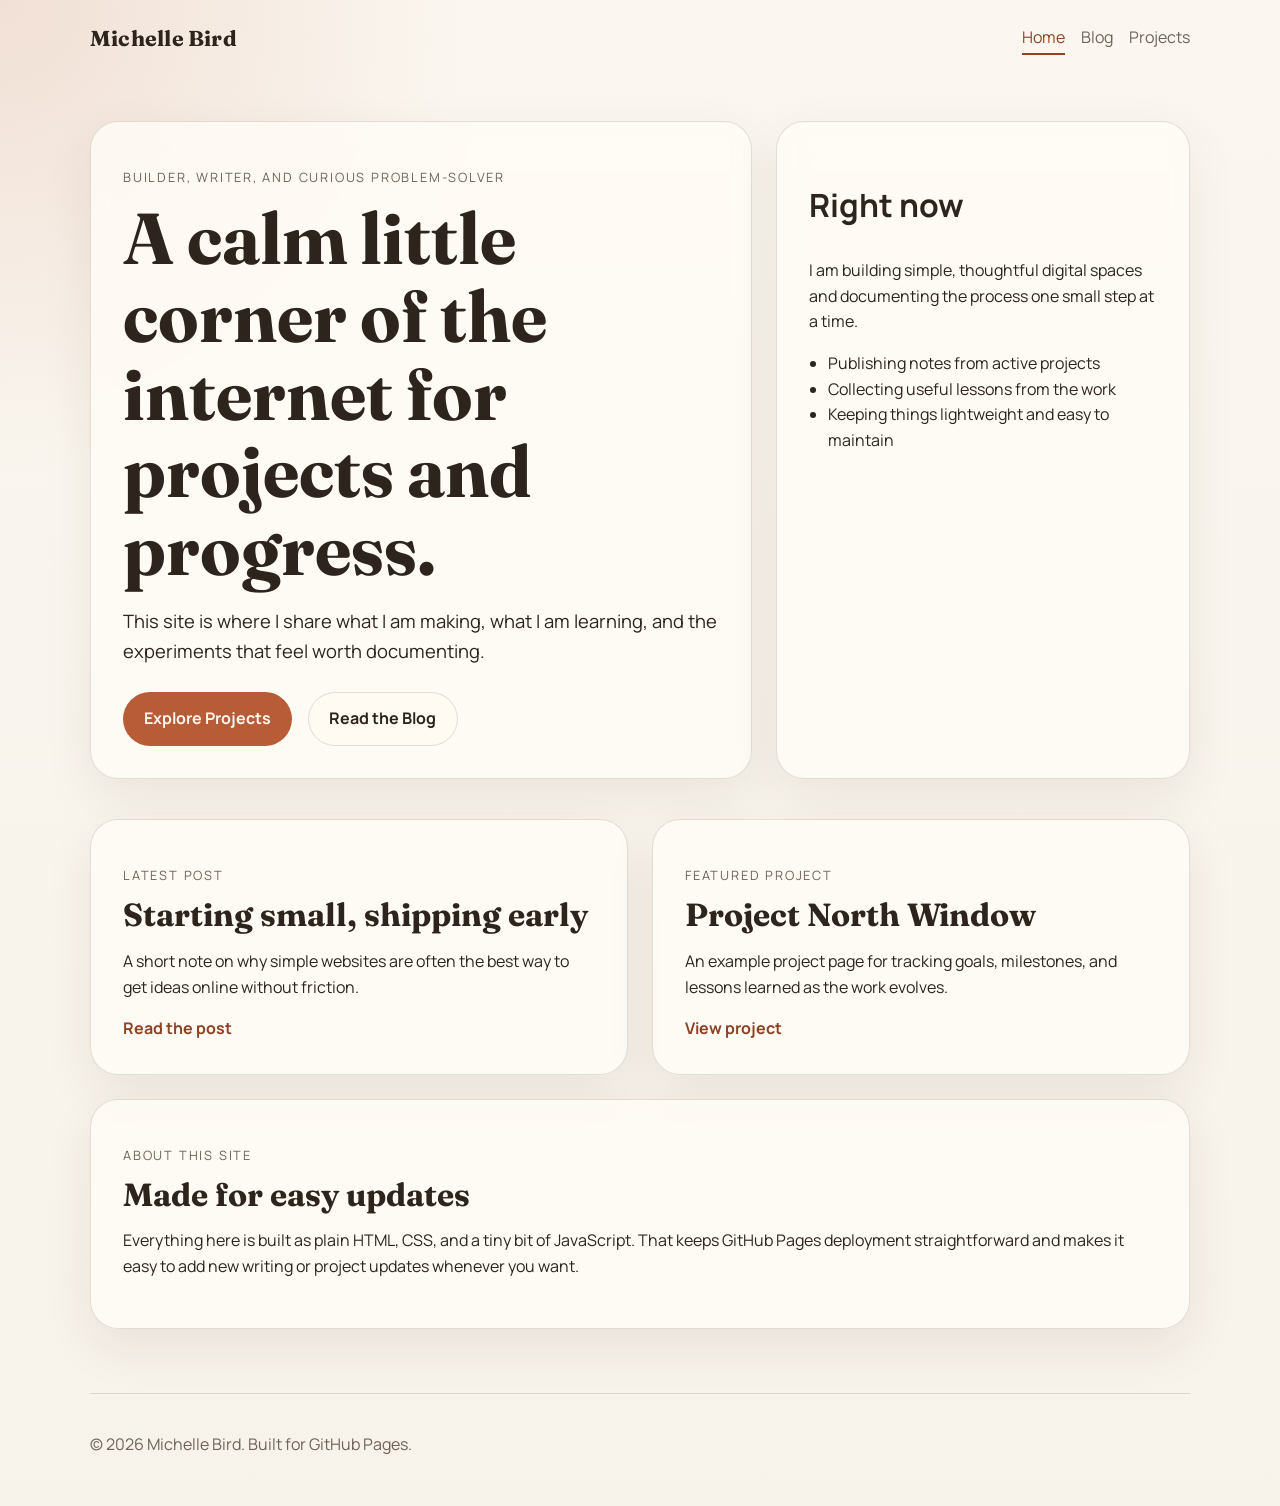
==== index.html @ 9ef87473 "Initial site" ====
<!DOCTYPE html>
<html lang="en">
  <head>
    <meta charset="UTF-8" />
    <meta name="viewport" content="width=device-width, initial-scale=1.0" />
    <title>Michelle Bird | Home</title>
    <meta
      name="description"
      content="A simple personal website with a landing page, blog, and project updates."
    />
    <link rel="preconnect" href="https://fonts.googleapis.com" />
    <link rel="preconnect" href="https://fonts.gstatic.com" crossorigin />
    <link
      href="https://fonts.googleapis.com/css2?family=Fraunces:opsz,wght@9..144,600;9..144,700&family=Manrope:wght@400;500;700&display=swap"
      rel="stylesheet"
    />
    <link rel="stylesheet" href="styles.css" />
  </head>
  <body>
    <div class="site-shell">
      <header class="site-header">
        <a class="brand" href="index.html">Michelle Bird</a>
        <nav class="site-nav" aria-label="Primary navigation">
          <a href="index.html" aria-current="page">Home</a>
          <a href="blog/index.html">Blog</a>
          <a href="projects/index.html">Projects</a>
        </nav>
      </header>

      <main>
        <section class="hero">
          <div class="hero-copy">
            <p class="eyebrow">Builder, writer, and curious problem-solver</p>
            <h1>A calm little corner of the internet for projects and progress.</h1>
            <p class="lead">
              This site is where I share what I am making, what I am learning,
              and the experiments that feel worth documenting.
            </p>
            <div class="button-row">
              <a class="button button-primary" href="projects/index.html">Explore Projects</a>
              <a class="button button-secondary" href="blog/index.html">Read the Blog</a>
            </div>
          </div>
          <div class="hero-card">
            <h2>Right now</h2>
            <p>
              I am building simple, thoughtful digital spaces and documenting
              the process one small step at a time.
            </p>
            <ul class="mini-list">
              <li>Publishing notes from active projects</li>
              <li>Collecting useful lessons from the work</li>
              <li>Keeping things lightweight and easy to maintain</li>
            </ul>
          </div>
        </section>

        <section class="section-grid">
          <article class="panel">
            <p class="section-label">Latest post</p>
            <h2>Starting small, shipping early</h2>
            <p>
              A short note on why simple websites are often the best way to get
              ideas online without friction.
            </p>
            <a class="text-link" href="blog/starting-small.html">Read the post</a>
          </article>

          <article class="panel">
            <p class="section-label">Featured project</p>
            <h2>Project North Window</h2>
            <p>
              An example project page for tracking goals, milestones, and
              lessons learned as the work evolves.
            </p>
            <a class="text-link" href="projects/north-window.html">View project</a>
          </article>
        </section>

        <section class="panel wide-panel">
          <p class="section-label">About this site</p>
          <h2>Made for easy updates</h2>
          <p>
            Everything here is built as plain HTML, CSS, and a tiny bit of
            JavaScript. That keeps GitHub Pages deployment straightforward and
            makes it easy to add new writing or project updates whenever you
            want.
          </p>
        </section>
      </main>

      <footer class="site-footer">
        <p>&copy; <span id="year"></span> Michelle Bird. Built for GitHub Pages.</p>
      </footer>
    </div>

    <script src="scripts/site.js"></script>
  </body>
</html>
---- styles.css ----
:root {
  --bg: #f7f2ea;
  --bg-soft: #efe4d1;
  --surface: rgba(255, 252, 246, 0.82);
  --surface-strong: #fffaf2;
  --text: #2d241d;
  --muted: #6f6258;
  --line: rgba(61, 42, 27, 0.14);
  --accent: #b85c38;
  --accent-dark: #8f4124;
  --shadow: 0 18px 50px rgba(60, 40, 20, 0.08);
  --max-width: 1100px;
  --radius-lg: 28px;
  --radius-md: 18px;
}

* {
  box-sizing: border-box;
}

html {
  scroll-behavior: smooth;
}

body {
  margin: 0;
  font-family: "Manrope", sans-serif;
  color: var(--text);
  background:
    radial-gradient(circle at top left, rgba(184, 92, 56, 0.15), transparent 24%),
    linear-gradient(180deg, #fbf7f0 0%, var(--bg) 100%);
  line-height: 1.6;
}

img {
  max-width: 100%;
  display: block;
  border-radius: var(--radius-md);
}

a {
  color: inherit;
}

.site-shell {
  width: min(calc(100% - 2rem), var(--max-width));
  margin: 0 auto;
  min-height: 100vh;
}

.site-header,
.site-footer {
  display: flex;
  align-items: center;
  justify-content: space-between;
  gap: 1rem;
}

.site-header {
  padding: 1.4rem 0 1rem;
}

.brand,
.site-nav a,
.button,
.text-link {
  text-decoration: none;
}

.brand {
  font-family: "Fraunces", serif;
  font-size: 1.35rem;
  font-weight: 700;
  letter-spacing: 0.01em;
}

.site-nav {
  display: flex;
  gap: 1rem;
  flex-wrap: wrap;
}

.site-nav a {
  color: var(--muted);
  padding-bottom: 0.15rem;
  border-bottom: 2px solid transparent;
}

.site-nav a[aria-current="page"],
.site-nav a:hover,
.text-link:hover {
  color: var(--accent-dark);
  border-color: currentColor;
}

main {
  padding: 1rem 0 4rem;
}

.hero,
.section-grid,
.content-grid,
.cards {
  display: grid;
  gap: 1.5rem;
}

.hero {
  grid-template-columns: 1.6fr 1fr;
  align-items: stretch;
  margin: 2rem 0 2.5rem;
}

.hero-copy,
.hero-card,
.panel,
.article,
.card {
  background: var(--surface);
  border: 1px solid var(--line);
  box-shadow: var(--shadow);
  backdrop-filter: blur(8px);
}

.hero-copy,
.hero-card,
.panel,
.article {
  border-radius: var(--radius-lg);
  padding: 2rem;
}

.hero h1,
.panel h2,
.page-header h1,
.article h1,
.card h2 {
  margin: 0 0 1rem;
  font-family: "Fraunces", serif;
  line-height: 1.08;
}

.hero h1,
.page-header h1,
.article h1 {
  font-size: clamp(2.3rem, 7vw, 4.5rem);
}

.hero-card h2,
.panel h2,
.card h2 {
  font-size: clamp(1.4rem, 4vw, 2rem);
}

.eyebrow,
.section-label,
.meta {
  text-transform: uppercase;
  letter-spacing: 0.14em;
  font-size: 0.8rem;
  color: var(--muted);
}

.lead {
  font-size: 1.15rem;
  max-width: 40rem;
}

.mini-list,
.post-list {
  margin: 1rem 0 0;
  padding-left: 1.2rem;
}

.button-row {
  display: flex;
  gap: 1rem;
  flex-wrap: wrap;
  margin-top: 1.6rem;
}

.button {
  display: inline-flex;
  align-items: center;
  justify-content: center;
  border-radius: 999px;
  padding: 0.85rem 1.3rem;
  font-weight: 700;
  transition: transform 160ms ease, background 160ms ease;
}

.button:hover {
  transform: translateY(-1px);
}

.button-primary {
  background: var(--accent);
  color: #fff8f2;
}

.button-secondary {
  background: var(--surface-strong);
  border: 1px solid var(--line);
}

.section-grid,
.cards,
.content-grid {
  grid-template-columns: repeat(2, minmax(0, 1fr));
}

.wide-panel,
.page-header,
.article {
  margin-top: 1.5rem;
}

.page-header {
  padding: 2rem 0 0.8rem;
}

.page-header p {
  max-width: 42rem;
}

.card {
  border-radius: var(--radius-lg);
  padding: 1.4rem;
}

.card-image {
  aspect-ratio: 16 / 10;
  object-fit: cover;
  margin-bottom: 1rem;
}

.article {
  max-width: 820px;
  margin-left: auto;
  margin-right: auto;
}

.article p + p {
  margin-top: 1rem;
}

.article-header {
  margin-bottom: 1.5rem;
}

.back-link,
.text-link {
  color: var(--accent-dark);
  font-weight: 700;
}

.site-footer {
  border-top: 1px solid var(--line);
  padding: 1.4rem 0 2rem;
  color: var(--muted);
}

@media (max-width: 820px) {
  .hero,
  .section-grid,
  .cards,
  .content-grid {
    grid-template-columns: 1fr;
  }

  .site-header,
  .site-footer {
    flex-direction: column;
    align-items: flex-start;
  }

  .hero-copy,
  .hero-card,
  .panel,
  .article {
    padding: 1.4rem;
  }
}
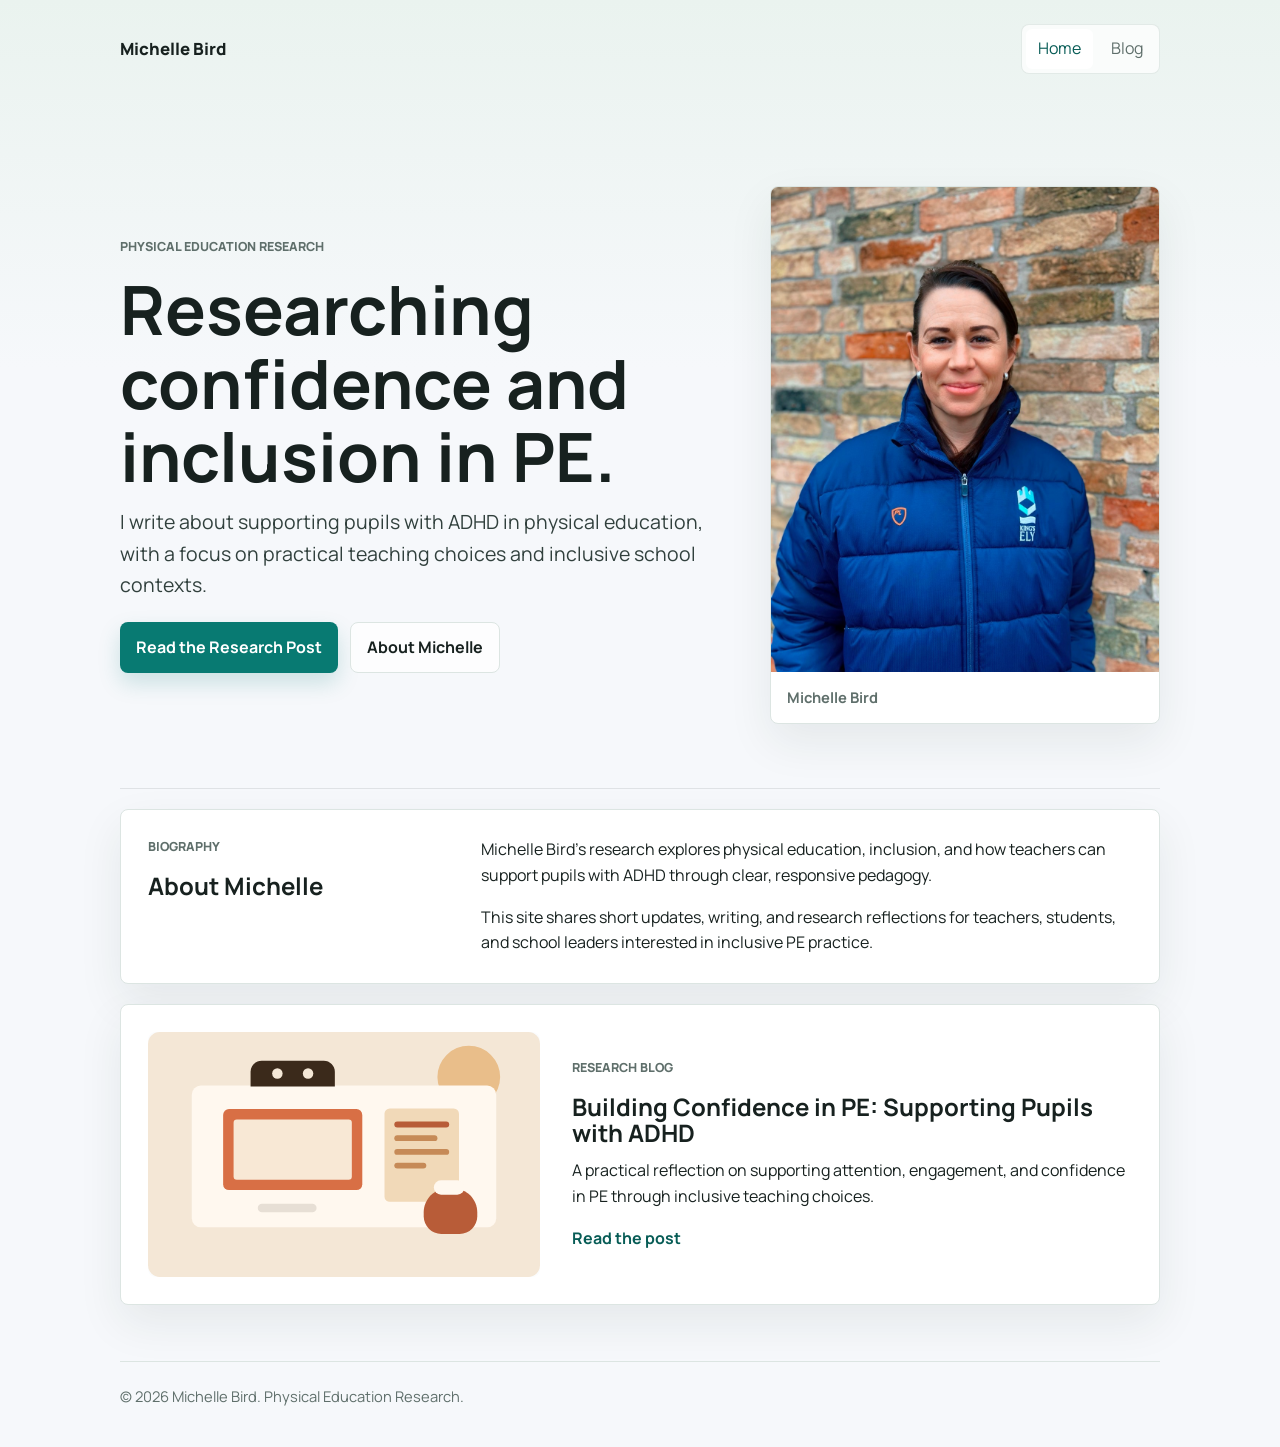
==== commit a440ce85: "Refresh research landing page" ====
--- a/index.html
+++ b/index.html
@@ -3,15 +3,15 @@
   <head>
     <meta charset="UTF-8" />
     <meta name="viewport" content="width=device-width, initial-scale=1.0" />
-    <title>Michelle Bird | Home</title>
+    <title>Michelle Bird | Physical Education Research</title>
     <meta
       name="description"
-      content="A simple personal website with a landing page, blog, and project updates."
+      content="An academic website focused on physical education, inclusion, and supporting pupils with ADHD."
     />
     <link rel="preconnect" href="https://fonts.googleapis.com" />
     <link rel="preconnect" href="https://fonts.gstatic.com" crossorigin />
     <link
-      href="https://fonts.googleapis.com/css2?family=Fraunces:opsz,wght@9..144,600;9..144,700&family=Manrope:wght@400;500;700&display=swap"
+      href="https://fonts.googleapis.com/css2?family=Manrope:wght@400;500;700;800&display=swap"
       rel="stylesheet"
     />
     <link rel="stylesheet" href="styles.css" />
@@ -23,74 +23,69 @@
         <nav class="site-nav" aria-label="Primary navigation">
           <a href="index.html" aria-current="page">Home</a>
           <a href="blog/index.html">Blog</a>
-          <a href="projects/index.html">Projects</a>
         </nav>
       </header>
 
       <main>
         <section class="hero">
           <div class="hero-copy">
-            <p class="eyebrow">Builder, writer, and curious problem-solver</p>
-            <h1>A calm little corner of the internet for projects and progress.</h1>
+            <p class="eyebrow">Physical Education Research</p>
+            <h1>Researching confidence and inclusion in PE.</h1>
             <p class="lead">
-              This site is where I share what I am making, what I am learning,
-              and the experiments that feel worth documenting.
+              I write about supporting pupils with ADHD in physical education, with a focus on practical teaching choices and inclusive school contexts.
             </p>
             <div class="button-row">
-              <a class="button button-primary" href="projects/index.html">Explore Projects</a>
-              <a class="button button-secondary" href="blog/index.html">Read the Blog</a>
+              <a class="button button-primary" href="blog/starting-small.html">Read the Research Post</a>
+              <a class="button button-secondary" href="#biography">About Michelle</a>
             </div>
           </div>
-          <div class="hero-card">
-            <h2>Right now</h2>
+          <figure class="portrait-card">
+            <img
+              src="assets/images/michelle-bird-portrait.jpg"
+              alt="Michelle Bird standing in front of a brick wall"
+            />
+            <figcaption>Michelle Bird</figcaption>
+          </figure>
+        </section>
+
+        <section class="bio-section" id="biography">
+          <div>
+            <p class="section-label">Biography</p>
+            <h2>About Michelle</h2>
+          </div>
+          <div class="bio-copy">
             <p>
-              I am building simple, thoughtful digital spaces and documenting
-              the process one small step at a time.
+              Michelle Bird's research explores physical education, inclusion,
+              and how teachers can support pupils with ADHD through clear,
+              responsive pedagogy.
             </p>
-            <ul class="mini-list">
-              <li>Publishing notes from active projects</li>
-              <li>Collecting useful lessons from the work</li>
-              <li>Keeping things lightweight and easy to maintain</li>
-            </ul>
+            <p>
+              This site shares short updates, writing, and research reflections
+              for teachers, students, and school leaders interested in inclusive
+              PE practice.
+            </p>
           </div>
         </section>
 
-        <section class="section-grid">
-          <article class="panel">
-            <p class="section-label">Latest post</p>
-            <h2>Starting small, shipping early</h2>
+        <section class="research-feature">
+          <img
+            src="assets/images/blog-starting-small.svg"
+            alt="Illustrated laptop, notebook, and coffee on a desk"
+          />
+          <div>
+            <p class="section-label">Research blog</p>
+            <h2>Building Confidence in PE: Supporting Pupils with ADHD</h2>
             <p>
-              A short note on why simple websites are often the best way to get
-              ideas online without friction.
+              A practical reflection on supporting attention, engagement, and
+              confidence in PE through inclusive teaching choices.
             </p>
             <a class="text-link" href="blog/starting-small.html">Read the post</a>
-          </article>
-
-          <article class="panel">
-            <p class="section-label">Featured project</p>
-            <h2>Project North Window</h2>
-            <p>
-              An example project page for tracking goals, milestones, and
-              lessons learned as the work evolves.
-            </p>
-            <a class="text-link" href="projects/north-window.html">View project</a>
-          </article>
-        </section>
-
-        <section class="panel wide-panel">
-          <p class="section-label">About this site</p>
-          <h2>Made for easy updates</h2>
-          <p>
-            Everything here is built as plain HTML, CSS, and a tiny bit of
-            JavaScript. That keeps GitHub Pages deployment straightforward and
-            makes it easy to add new writing or project updates whenever you
-            want.
-          </p>
+          </div>
         </section>
       </main>
 
       <footer class="site-footer">
-        <p>&copy; <span id="year"></span> Michelle Bird. Built for GitHub Pages.</p>
+        <p>&copy; <span id="year"></span> Michelle Bird. Physical Education Research.</p>
       </footer>
     </div>
 
--- a/styles.css
+++ b/styles.css
@@ -1,25 +1,21 @@
 :root {
-  --bg: #f7f2ea;
-  --bg-soft: #efe4d1;
-  --surface: rgba(255, 252, 246, 0.82);
-  --surface-strong: #fffaf2;
-  --text: #2d241d;
-  --muted: #6f6258;
-  --line: rgba(61, 42, 27, 0.14);
-  --accent: #b85c38;
-  --accent-dark: #8f4124;
-  --shadow: 0 18px 50px rgba(60, 40, 20, 0.08);
-  --max-width: 1100px;
-  --radius-lg: 28px;
-  --radius-md: 18px;
+  --bg: #f6f8fb;
+  --bg-soft: #eaf3ef;
+  --surface: #ffffff;
+  --surface-soft: #fbfcfd;
+  --text: #17211f;
+  --muted: #5f6f6b;
+  --line: #dce5e2;
+  --accent: #087a72;
+  --accent-dark: #075c56;
+  --accent-warm: #bd4b39;
+  --shadow: 0 18px 45px rgba(31, 45, 42, 0.08);
+  --max-width: 1040px;
+  --radius: 8px;
 }
 
 * {
   box-sizing: border-box;
-}
-
-html {
-  scroll-behavior: smooth;
 }
 
 body {
@@ -27,15 +23,9 @@
   font-family: "Manrope", sans-serif;
   color: var(--text);
   background:
-    radial-gradient(circle at top left, rgba(184, 92, 56, 0.15), transparent 24%),
-    linear-gradient(180deg, #fbf7f0 0%, var(--bg) 100%);
+    linear-gradient(180deg, var(--bg-soft) 0, var(--bg) 23rem),
+    var(--bg);
   line-height: 1.6;
-}
-
-img {
-  max-width: 100%;
-  display: block;
-  border-radius: var(--radius-md);
 }
 
 a {
@@ -51,13 +41,20 @@
 .site-header,
 .site-footer {
   display: flex;
+  justify-content: space-between;
   align-items: center;
-  justify-content: space-between;
   gap: 1rem;
 }
 
 .site-header {
-  padding: 1.4rem 0 1rem;
+  padding: 1.5rem 0 1.25rem;
+}
+
+.site-footer {
+  padding: 1.4rem 0 2.4rem;
+  border-top: 1px solid var(--line);
+  color: var(--muted);
+  font-size: 0.92rem;
 }
 
 .brand,
@@ -68,139 +65,228 @@
 }
 
 .brand {
-  font-family: "Fraunces", serif;
-  font-size: 1.35rem;
-  font-weight: 700;
-  letter-spacing: 0.01em;
+  font-weight: 800;
+  letter-spacing: 0;
+  font-size: 1.05rem;
 }
 
 .site-nav {
   display: flex;
-  gap: 1rem;
-  flex-wrap: wrap;
+  gap: 0.35rem;
+  padding: 0.25rem;
+  background: rgba(255, 255, 255, 0.72);
+  border: 1px solid rgba(220, 229, 226, 0.8);
+  border-radius: var(--radius);
 }
 
 .site-nav a {
   color: var(--muted);
-  padding-bottom: 0.15rem;
-  border-bottom: 2px solid transparent;
+  border-radius: 6px;
+  padding: 0.45rem 0.75rem;
+  transition: background 160ms ease, color 160ms ease;
 }
 
 .site-nav a[aria-current="page"],
-.site-nav a:hover,
+.site-nav a:hover {
+  background: var(--surface);
+  color: var(--accent-dark);
+}
+
 .text-link:hover {
-  color: var(--accent-dark);
-  border-color: currentColor;
+  color: var(--accent-warm);
 }
 
 main {
-  padding: 1rem 0 4rem;
+  padding: 0.75rem 0 3.5rem;
 }
 
 .hero,
 .section-grid,
+.cards,
 .content-grid,
-.cards {
+.bio-section,
+.research-feature {
   display: grid;
-  gap: 1.5rem;
+  gap: 1rem;
 }
 
 .hero {
-  grid-template-columns: 1.6fr 1fr;
-  align-items: stretch;
-  margin: 2rem 0 2.5rem;
-}
-
-.hero-copy,
-.hero-card,
+  grid-template-columns: minmax(0, 1.2fr) minmax(260px, 0.8fr);
+  align-items: center;
+  gap: clamp(1.5rem, 5vw, 4rem);
+  min-height: 31rem;
+  padding: clamp(2.5rem, 7vw, 5rem) 0 clamp(2.4rem, 6vw, 4rem);
+  border-bottom: 1px solid rgba(23, 33, 31, 0.1);
+}
+
+.panel,
+.card,
+.article,
+.portrait-card,
+.bio-section,
+.research-feature {
+  background: var(--surface);
+  border: 1px solid var(--line);
+  border-radius: var(--radius);
+  box-shadow: var(--shadow);
+}
+
+.panel,
+.card {
+  overflow: hidden;
+}
+
 .panel,
 .article,
-.card {
-  background: var(--surface);
-  border: 1px solid var(--line);
-  box-shadow: var(--shadow);
-  backdrop-filter: blur(8px);
-}
-
-.hero-copy,
-.hero-card,
-.panel,
-.article {
-  border-radius: var(--radius-lg);
-  padding: 2rem;
-}
-
-.hero h1,
-.panel h2,
-.page-header h1,
-.article h1,
-.card h2 {
+.bio-section,
+.research-feature {
+  padding: clamp(1.25rem, 3vw, 1.7rem);
+}
+
+h1,
+h2 {
+  margin: 0 0 0.8rem;
+  line-height: 1.08;
+  letter-spacing: 0;
+}
+
+p {
   margin: 0 0 1rem;
-  font-family: "Fraunces", serif;
-  line-height: 1.08;
+}
+
+p:last-child {
+  margin-bottom: 0;
 }
 
 .hero h1,
 .page-header h1,
 .article h1 {
-  font-size: clamp(2.3rem, 7vw, 4.5rem);
-}
-
-.hero-card h2,
+  font-size: 4.25rem;
+  max-width: 13ch;
+}
+
 .panel h2,
 .card h2 {
-  font-size: clamp(1.4rem, 4vw, 2rem);
+  font-size: 1.55rem;
 }
 
 .eyebrow,
 .section-label,
 .meta {
   text-transform: uppercase;
-  letter-spacing: 0.14em;
-  font-size: 0.8rem;
+  letter-spacing: 0;
+  font-size: 0.78rem;
   color: var(--muted);
+  font-weight: 800;
 }
 
 .lead {
-  font-size: 1.15rem;
-  max-width: 40rem;
+  max-width: 42rem;
+  font-size: 1.22rem;
+  color: #31403d;
 }
 
 .mini-list,
 .post-list {
-  margin: 1rem 0 0;
+  margin: 0.8rem 0 1rem;
   padding-left: 1.2rem;
 }
 
 .button-row {
   display: flex;
-  gap: 1rem;
+  gap: 0.75rem;
   flex-wrap: wrap;
-  margin-top: 1.6rem;
+  margin-top: 1.4rem;
 }
 
 .button {
   display: inline-flex;
   align-items: center;
-  justify-content: center;
-  border-radius: 999px;
-  padding: 0.85rem 1.3rem;
+  min-height: 2.8rem;
+  padding: 0.72rem 1rem;
+  border-radius: var(--radius);
   font-weight: 700;
-  transition: transform 160ms ease, background 160ms ease;
+  transition: transform 160ms ease, box-shadow 160ms ease, background 160ms ease;
+}
+
+.button-primary {
+  color: white;
+  background: var(--accent);
+  box-shadow: 0 10px 22px rgba(8, 122, 114, 0.18);
+}
+
+.button-secondary {
+  background: rgba(255, 255, 255, 0.76);
+  border: 1px solid var(--line);
 }
 
 .button:hover {
   transform: translateY(-1px);
 }
 
-.button-primary {
-  background: var(--accent);
-  color: #fff8f2;
-}
-
-.button-secondary {
-  background: var(--surface-strong);
+.focus-strip {
+  display: grid;
+  grid-template-columns: repeat(3, minmax(0, 1fr));
+  gap: 1px;
+  margin: 1.25rem 0;
+  overflow: hidden;
   border: 1px solid var(--line);
+  border-radius: var(--radius);
+  background: var(--line);
+}
+
+.focus-strip p {
+  margin: 0;
+  padding: 1rem;
+  background: rgba(255, 255, 255, 0.78);
+  color: #344440;
+  font-size: 0.95rem;
+  font-weight: 700;
+}
+
+.portrait-card {
+  margin: 0;
+  overflow: hidden;
+}
+
+.portrait-card img {
+  display: block;
+  width: 100%;
+  aspect-ratio: 4 / 5;
+  object-fit: cover;
+  background: var(--surface-soft);
+}
+
+.portrait-card figcaption {
+  padding: 0.85rem 1rem;
+  color: var(--muted);
+  font-size: 0.92rem;
+  font-weight: 700;
+}
+
+.bio-section {
+  grid-template-columns: minmax(180px, 0.45fr) minmax(0, 1fr);
+  gap: clamp(1rem, 4vw, 2.5rem);
+  margin-top: 1.25rem;
+}
+
+.bio-copy {
+  max-width: 42rem;
+}
+
+.research-feature {
+  grid-template-columns: minmax(220px, 0.7fr) minmax(0, 1fr);
+  align-items: center;
+  gap: clamp(1rem, 4vw, 2rem);
+  margin-top: 1.25rem;
+  overflow: hidden;
+}
+
+.research-feature img {
+  display: block;
+  width: 100%;
+  border-radius: var(--radius);
+  background: var(--surface-soft);
 }
 
 .section-grid,
@@ -209,43 +295,75 @@
   grid-template-columns: repeat(2, minmax(0, 1fr));
 }
 
+.page-header,
 .wide-panel,
-.page-header,
 .article {
-  margin-top: 1.5rem;
+  margin-top: 1.25rem;
 }
 
 .page-header {
-  padding: 2rem 0 0.8rem;
+  padding: clamp(2.5rem, 7vw, 4rem) 0 clamp(1.25rem, 4vw, 2rem);
 }
 
 .page-header p {
   max-width: 42rem;
+  color: var(--muted);
 }
 
 .card {
-  border-radius: var(--radius-lg);
-  padding: 1.4rem;
-}
-
+  padding: 0;
+}
+
+.card > :not(img) {
+  margin-left: clamp(1.1rem, 3vw, 1.4rem);
+  margin-right: clamp(1.1rem, 3vw, 1.4rem);
+}
+
+.card > :last-child {
+  display: inline-block;
+  margin-bottom: clamp(1.1rem, 3vw, 1.4rem);
+}
+
+.panel-image,
 .card-image {
+  display: block;
+  width: 100%;
   aspect-ratio: 16 / 10;
   object-fit: cover;
-  margin-bottom: 1rem;
+  background: var(--surface-soft);
+}
+
+.panel-image {
+  margin: calc(clamp(1.25rem, 3vw, 1.7rem) * -1) calc(clamp(1.25rem, 3vw, 1.7rem) * -1) 1.1rem;
+  width: calc(100% + (clamp(1.25rem, 3vw, 1.7rem) * 2));
+}
+
+.panel-image + .section-label,
+.card-image + .meta {
+  margin-top: 1rem;
 }
 
 .article {
-  max-width: 820px;
+  max-width: 760px;
   margin-left: auto;
   margin-right: auto;
 }
 
-.article p + p {
-  margin-top: 1rem;
-}
-
 .article-header {
-  margin-bottom: 1.5rem;
+  margin-bottom: 1.2rem;
+}
+
+.article img {
+  display: block;
+  width: 100%;
+  margin: 1.4rem 0 1.6rem;
+  border-radius: var(--radius);
+  background: var(--surface-soft);
+}
+
+.article p,
+.article li {
+  color: #344440;
 }
 
 .back-link,
@@ -254,17 +372,18 @@
   font-weight: 700;
 }
 
-.site-footer {
-  border-top: 1px solid var(--line);
-  padding: 1.4rem 0 2rem;
-  color: var(--muted);
+.text-link {
+  text-underline-offset: 0.2em;
 }
 
 @media (max-width: 820px) {
   .hero,
+  .bio-section,
+  .research-feature,
   .section-grid,
   .cards,
-  .content-grid {
+  .content-grid,
+  .focus-strip {
     grid-template-columns: 1fr;
   }
 
@@ -274,10 +393,29 @@
     align-items: flex-start;
   }
 
-  .hero-copy,
-  .hero-card,
-  .panel,
-  .article {
-    padding: 1.4rem;
-  }
-}
+  .site-nav {
+    width: 100%;
+    justify-content: space-between;
+  }
+
+  .site-nav a {
+    flex: 1;
+    text-align: center;
+  }
+
+  .hero {
+    min-height: auto;
+    padding-top: 2.2rem;
+  }
+
+  .hero h1,
+  .page-header h1,
+  .article h1 {
+    font-size: 2.45rem;
+    max-width: 100%;
+  }
+
+  .lead {
+    font-size: 1.08rem;
+  }
+}
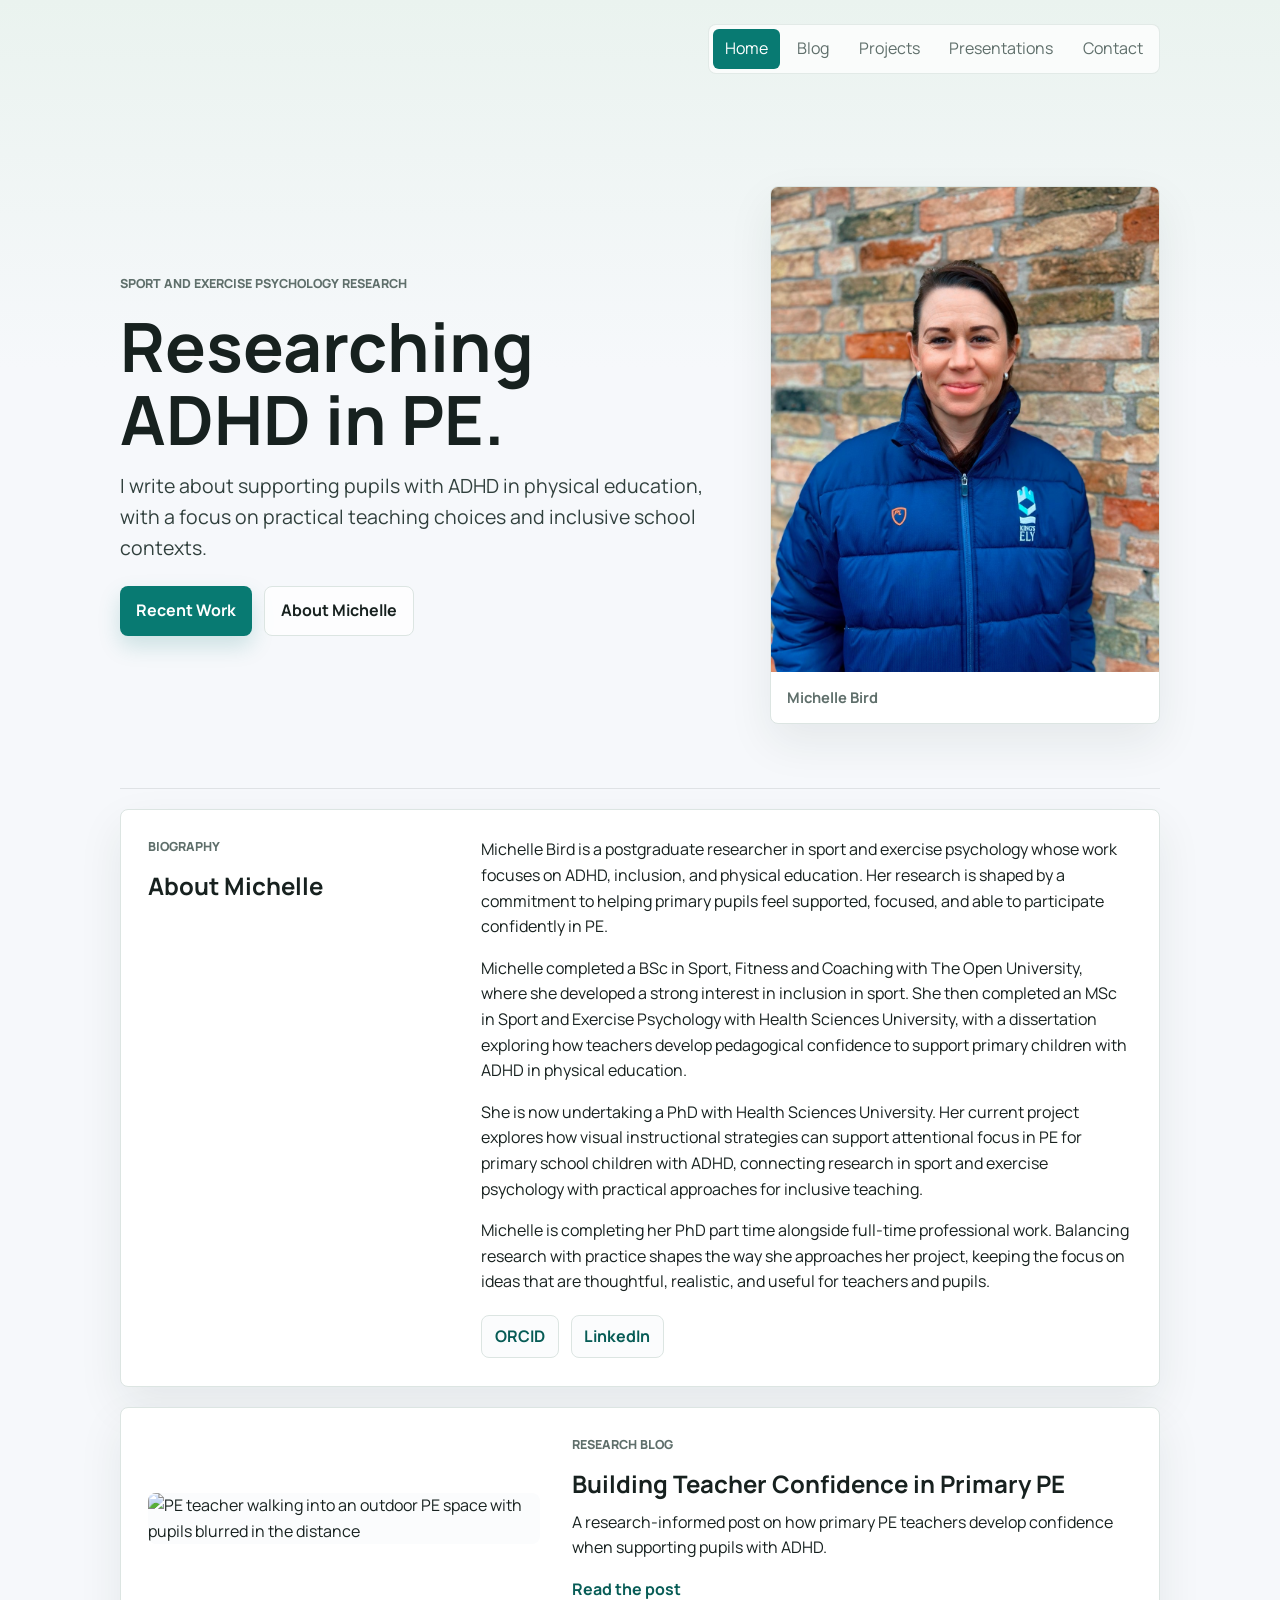
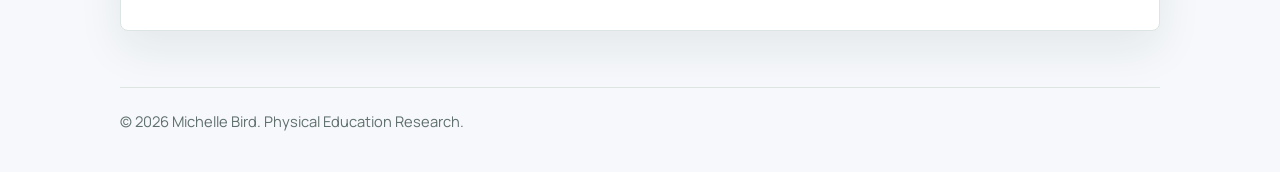
==== commit 11bc8305: "Add contact and presentations pages" ====
--- a/index.html
+++ b/index.html
@@ -18,24 +18,26 @@
   </head>
   <body>
     <div class="site-shell">
-      <header class="site-header">
-        <a class="brand" href="index.html">Michelle Bird</a>
+      <header class="site-header site-header-home">
         <nav class="site-nav" aria-label="Primary navigation">
           <a href="index.html" aria-current="page">Home</a>
           <a href="blog/index.html">Blog</a>
+          <a href="projects/index.html">Projects</a>
+          <a href="presentations.html">Presentations</a>
+          <a href="contact.html">Contact</a>
         </nav>
       </header>
 
       <main>
         <section class="hero">
           <div class="hero-copy">
-            <p class="eyebrow">Physical Education Research</p>
-            <h1>Researching confidence and inclusion in PE.</h1>
+            <p class="eyebrow">Sport and Exercise Psychology Research</p>
+            <h1>Researching ADHD in PE.</h1>
             <p class="lead">
               I write about supporting pupils with ADHD in physical education, with a focus on practical teaching choices and inclusive school contexts.
             </p>
             <div class="button-row">
-              <a class="button button-primary" href="blog/starting-small.html">Read the Research Post</a>
+              <a class="button button-primary" href="blog/pe-teachers-adhd-confidence.html">Recent Work</a>
               <a class="button button-secondary" href="#biography">About Michelle</a>
             </div>
           </div>
@@ -55,31 +57,53 @@
           </div>
           <div class="bio-copy">
             <p>
-              Michelle Bird's research explores physical education, inclusion,
-              and how teachers can support pupils with ADHD through clear,
-              responsive pedagogy.
+              Michelle Bird is a postgraduate researcher in sport and exercise
+              psychology whose work focuses on ADHD, inclusion, and physical
+              education. Her research is shaped by a commitment to helping
+              primary pupils feel supported, focused, and able to participate
+              confidently in PE.
             </p>
             <p>
-              This site shares short updates, writing, and research reflections
-              for teachers, students, and school leaders interested in inclusive
-              PE practice.
+              Michelle completed a BSc in Sport, Fitness and Coaching with The
+              Open University, where she developed a strong interest in
+              inclusion in sport. She then completed an MSc in Sport and
+              Exercise Psychology with Health Sciences University, with a
+              dissertation exploring how teachers develop pedagogical confidence
+              to support primary children with ADHD in physical education.
             </p>
+            <p>
+              She is now undertaking a PhD with Health Sciences University. Her
+              current project explores how visual instructional strategies can
+              support attentional focus in PE for primary school children with
+              ADHD, connecting research in sport and exercise psychology with
+              practical approaches for inclusive teaching.
+            </p>
+            <p>
+              Michelle is completing her PhD part time alongside full-time
+              professional work. Balancing research with practice shapes the way
+              she approaches her project, keeping the focus on ideas that are
+              thoughtful, realistic, and useful for teachers and pupils.
+            </p>
+            <div class="profile-links" aria-label="Michelle Bird profile links">
+              <a href="https://orcid.org/0009-0002-1070-3052">ORCID</a>
+              <a href="https://www.linkedin.com/in/michelle-bird-19053750/?skipRedirect=true">LinkedIn</a>
+            </div>
           </div>
         </section>
 
         <section class="research-feature">
           <img
-            src="assets/images/blog-starting-small.svg"
-            alt="Illustrated laptop, notebook, and coffee on a desk"
+            src="assets/images/blog-pe-teachers-adhd-confidence-photo.jpg"
+            alt="PE teacher walking into an outdoor PE space with pupils blurred in the distance"
           />
           <div>
             <p class="section-label">Research blog</p>
-            <h2>Building Confidence in PE: Supporting Pupils with ADHD</h2>
+            <h2>Building Teacher Confidence in Primary PE</h2>
             <p>
-              A practical reflection on supporting attention, engagement, and
-              confidence in PE through inclusive teaching choices.
+              A research-informed post on how primary PE teachers develop
+              confidence when supporting pupils with ADHD.
             </p>
-            <a class="text-link" href="blog/starting-small.html">Read the post</a>
+            <a class="text-link" href="blog/pe-teachers-adhd-confidence.html">Read the post</a>
           </div>
         </section>
       </main>
--- a/styles.css
+++ b/styles.css
@@ -50,6 +50,10 @@
   padding: 1.5rem 0 1.25rem;
 }
 
+.site-header-home {
+  justify-content: flex-end;
+}
+
 .site-footer {
   padding: 1.4rem 0 2.4rem;
   border-top: 1px solid var(--line);
@@ -88,8 +92,8 @@
 
 .site-nav a[aria-current="page"],
 .site-nav a:hover {
-  background: var(--surface);
-  color: var(--accent-dark);
+  background: var(--accent);
+  color: white;
 }
 
 .text-link:hover {
@@ -124,7 +128,10 @@
 .article,
 .portrait-card,
 .bio-section,
-.research-feature {
+.research-feature,
+.contact-email-panel,
+.contact-panel,
+.presentation-item {
   background: var(--surface);
   border: 1px solid var(--line);
   border-radius: var(--radius);
@@ -139,7 +146,10 @@
 .panel,
 .article,
 .bio-section,
-.research-feature {
+.research-feature,
+.contact-email-panel,
+.contact-panel,
+.presentation-item {
   padding: clamp(1.25rem, 3vw, 1.7rem);
 }
 
@@ -148,6 +158,7 @@
   margin: 0 0 0.8rem;
   line-height: 1.08;
   letter-spacing: 0;
+  overflow-wrap: anywhere;
 }
 
 p {
@@ -167,7 +178,19 @@
 
 .panel h2,
 .card h2 {
-  font-size: 1.55rem;
+  font-size: 1.35rem;
+  line-height: 1.18;
+}
+
+.article .article-header h1 {
+  font-size: clamp(2.1rem, 5vw, 3.4rem);
+  max-width: 18ch;
+}
+
+.article .project-title {
+  font-size: 20pt;
+  line-height: 1.3;
+  max-width: 44ch;
 }
 
 .eyebrow,
@@ -199,6 +222,34 @@
   margin-top: 1.4rem;
 }
 
+.profile-links {
+  display: flex;
+  gap: 0.75rem;
+  flex-wrap: wrap;
+  margin-top: 1.25rem;
+}
+
+.profile-links a {
+  display: inline-flex;
+  align-items: center;
+  min-height: 2.35rem;
+  padding: 0.5rem 0.8rem;
+  color: var(--accent-dark);
+  border: 1px solid var(--line);
+  border-radius: var(--radius);
+  background: var(--surface-soft);
+  font-weight: 700;
+  text-decoration: none;
+  transition: background 160ms ease, border-color 160ms ease, color 160ms ease, transform 160ms ease;
+}
+
+.profile-links a:hover {
+  color: white;
+  background: var(--accent);
+  border-color: var(--accent);
+  transform: translateY(-1px);
+}
+
 .button {
   display: inline-flex;
   align-items: center;
@@ -215,9 +266,20 @@
   box-shadow: 0 10px 22px rgba(8, 122, 114, 0.18);
 }
 
+.button-primary:hover {
+  background: var(--accent-warm);
+  box-shadow: 0 12px 24px rgba(189, 75, 57, 0.2);
+}
+
 .button-secondary {
   background: rgba(255, 255, 255, 0.76);
   border: 1px solid var(--line);
+}
+
+.button-secondary:hover {
+  color: white;
+  background: var(--accent-dark);
+  border-color: var(--accent-dark);
 }
 
 .button:hover {
@@ -282,6 +344,37 @@
   overflow: hidden;
 }
 
+.contact-panel {
+  display: grid;
+  grid-template-columns: minmax(0, 1fr) auto;
+  align-items: center;
+  gap: clamp(1rem, 4vw, 2rem);
+  margin-top: 1.25rem;
+}
+
+.contact-email-panel {
+  margin-top: 1.25rem;
+}
+
+.contact-email-panel h2 {
+  font-size: 1.7rem;
+}
+
+.presentation-list {
+  display: grid;
+  gap: 1rem;
+  margin-top: 1.25rem;
+}
+
+.presentation-item h2 {
+  font-size: 1.55rem;
+}
+
+.presentation-item h3 {
+  margin: 1.5rem 0 0.75rem;
+  font-size: 1rem;
+}
+
 .research-feature img {
   display: block;
   width: 100%;
@@ -343,6 +436,16 @@
   margin-top: 1rem;
 }
 
+.image-credit {
+  color: var(--muted);
+  font-size: 0.78rem;
+  margin-top: 0.65rem;
+}
+
+.card-image + .image-credit + .meta {
+  margin-top: 0.75rem;
+}
+
 .article {
   max-width: 760px;
   margin-left: auto;
@@ -366,6 +469,36 @@
   color: #344440;
 }
 
+.article h2 {
+  margin: 2rem 0 0.75rem;
+  font-size: 1.55rem;
+}
+
+.article-intro {
+  max-width: 42rem;
+  font-size: 1.12rem;
+  color: #31403d;
+}
+
+.article-authors {
+  color: var(--muted);
+  font-weight: 700;
+}
+
+.strategy-list,
+.reference-list {
+  padding-left: 1.25rem;
+}
+
+.strategy-list li,
+.reference-list li {
+  margin-bottom: 0.85rem;
+}
+
+.reference-list {
+  font-size: 0.9rem;
+}
+
 .back-link,
 .text-link {
   color: var(--accent-dark);
@@ -380,6 +513,7 @@
   .hero,
   .bio-section,
   .research-feature,
+  .contact-panel,
   .section-grid,
   .cards,
   .content-grid,
@@ -415,6 +549,14 @@
     max-width: 100%;
   }
 
+  .article .article-header h1 {
+    font-size: 2rem;
+  }
+
+  .article .project-title {
+    font-size: 1.25rem;
+  }
+
   .lead {
     font-size: 1.08rem;
   }
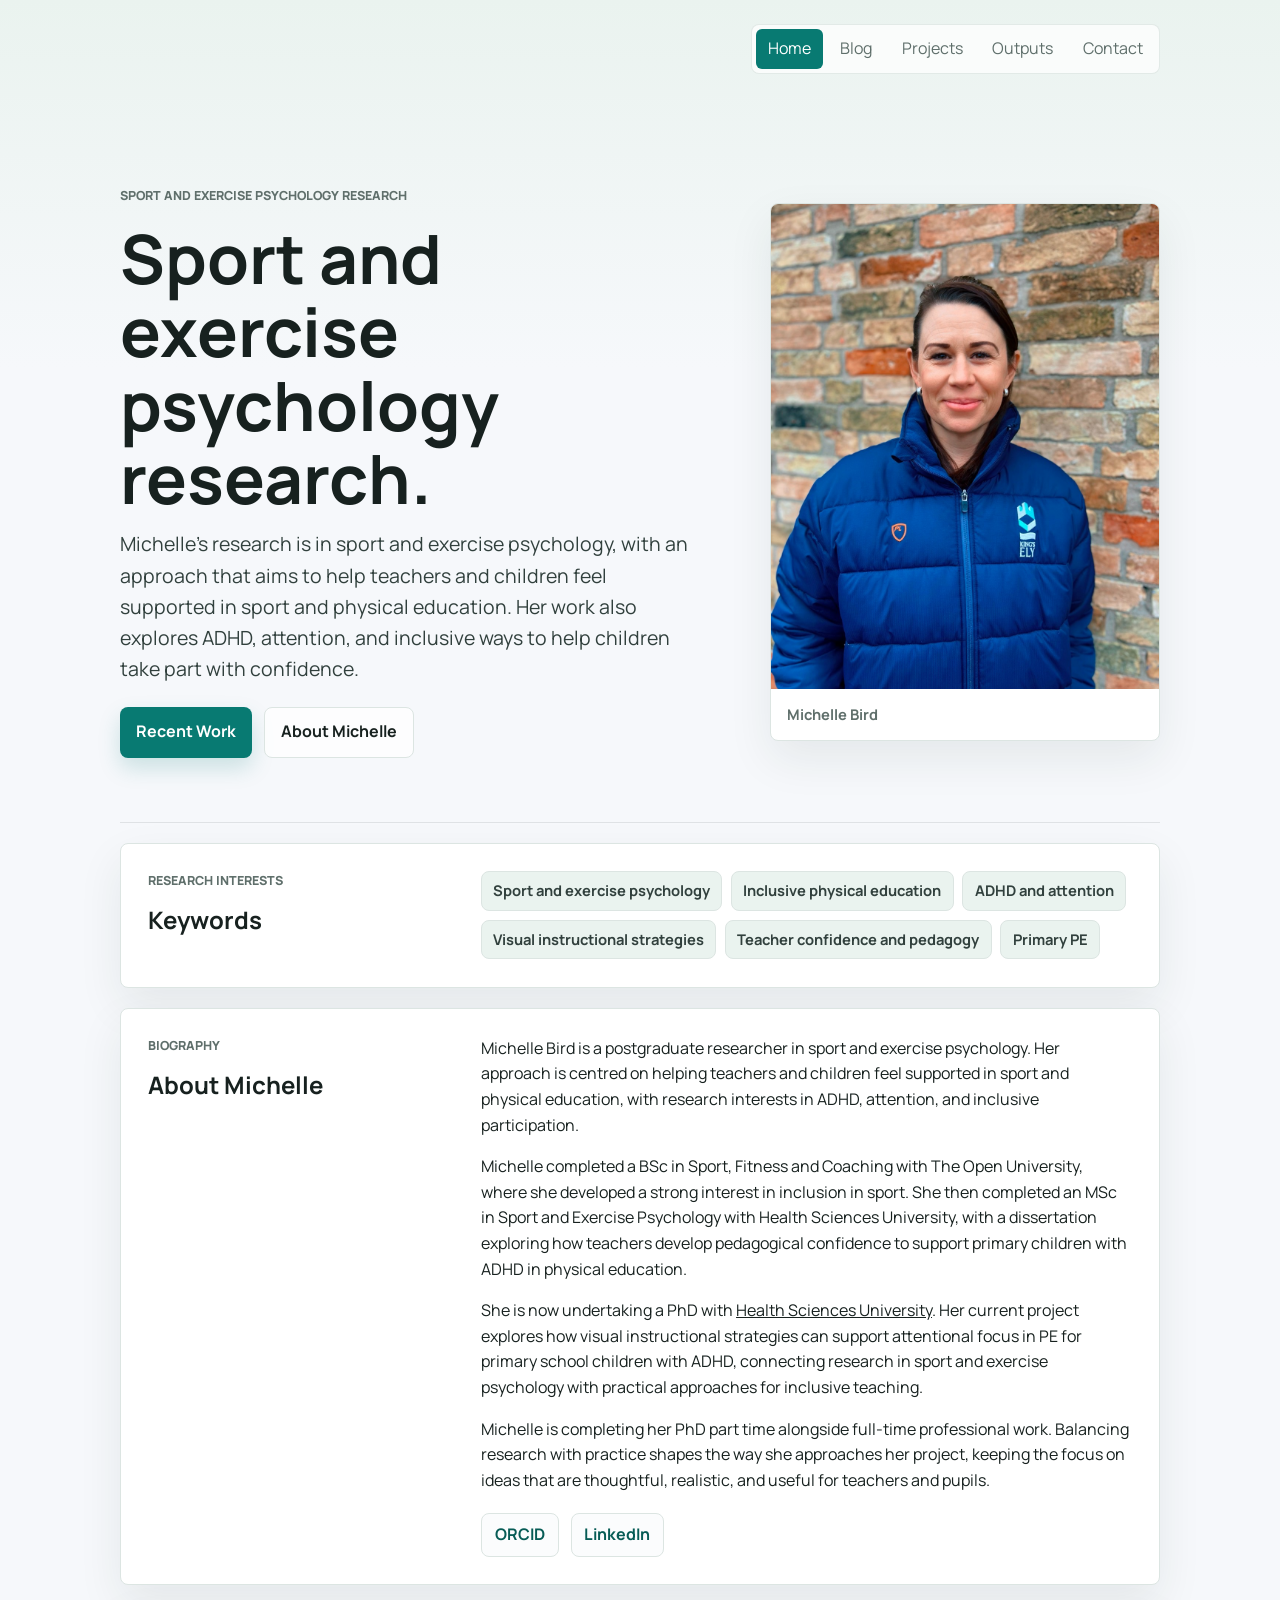
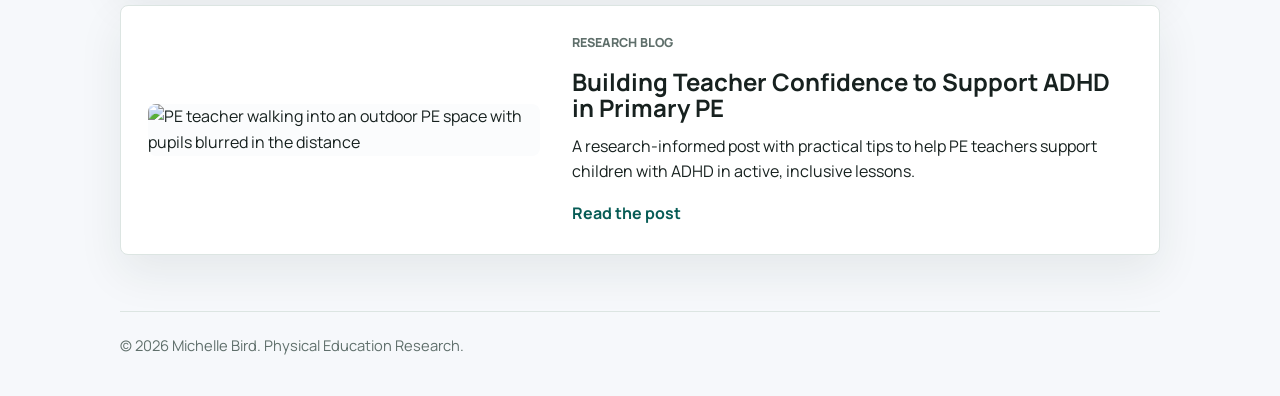
==== commit cae3a5ce: "Update academic site content and outputs" ====
--- a/index.html
+++ b/index.html
@@ -3,10 +3,10 @@
   <head>
     <meta charset="UTF-8" />
     <meta name="viewport" content="width=device-width, initial-scale=1.0" />
-    <title>Michelle Bird | Physical Education Research</title>
+    <title>Michelle Bird | Sport and Exercise Psychology Research</title>
     <meta
       name="description"
-      content="An academic website focused on physical education, inclusion, and supporting pupils with ADHD."
+      content="An academic website focused on sport and exercise psychology, inclusivity in sport and physical activity, and ADHD research."
     />
     <link rel="preconnect" href="https://fonts.googleapis.com" />
     <link rel="preconnect" href="https://fonts.gstatic.com" crossorigin />
@@ -19,11 +19,12 @@
   <body>
     <div class="site-shell">
       <header class="site-header site-header-home">
+        <button class="menu-toggle" type="button" aria-expanded="false">Menu</button>
         <nav class="site-nav" aria-label="Primary navigation">
           <a href="index.html" aria-current="page">Home</a>
           <a href="blog/index.html">Blog</a>
           <a href="projects/index.html">Projects</a>
-          <a href="presentations.html">Presentations</a>
+          <a href="outputs.html">Outputs</a>
           <a href="contact.html">Contact</a>
         </nav>
       </header>
@@ -32,9 +33,13 @@
         <section class="hero">
           <div class="hero-copy">
             <p class="eyebrow">Sport and Exercise Psychology Research</p>
-            <h1>Researching ADHD in PE.</h1>
+            <h1>Sport and exercise psychology research.</h1>
             <p class="lead">
-              I write about supporting pupils with ADHD in physical education, with a focus on practical teaching choices and inclusive school contexts.
+              Michelle's research is in sport and exercise psychology, with an
+              approach that aims to help teachers and children feel supported in
+              sport and physical education. Her work also explores ADHD,
+              attention, and inclusive ways to help children take part with
+              confidence.
             </p>
             <div class="button-row">
               <a class="button button-primary" href="blog/pe-teachers-adhd-confidence.html">Recent Work</a>
@@ -50,6 +55,21 @@
           </figure>
         </section>
 
+        <section class="research-interests" aria-labelledby="research-interests-title">
+          <div>
+            <p class="section-label">Research interests</p>
+            <h2 id="research-interests-title">Keywords</h2>
+          </div>
+          <ul class="keyword-list" aria-label="Research interest keywords">
+            <li>Sport and exercise psychology</li>
+            <li>Inclusive physical education</li>
+            <li>ADHD and attention</li>
+            <li>Visual instructional strategies</li>
+            <li>Teacher confidence and pedagogy</li>
+            <li>Primary PE</li>
+          </ul>
+        </section>
+
         <section class="bio-section" id="biography">
           <div>
             <p class="section-label">Biography</p>
@@ -58,10 +78,10 @@
           <div class="bio-copy">
             <p>
               Michelle Bird is a postgraduate researcher in sport and exercise
-              psychology whose work focuses on ADHD, inclusion, and physical
-              education. Her research is shaped by a commitment to helping
-              primary pupils feel supported, focused, and able to participate
-              confidently in PE.
+              psychology. Her approach is centred on helping teachers and
+              children feel supported in sport and physical education, with
+              research interests in ADHD, attention, and inclusive
+              participation.
             </p>
             <p>
               Michelle completed a BSc in Sport, Fitness and Coaching with The
@@ -72,11 +92,12 @@
               to support primary children with ADHD in physical education.
             </p>
             <p>
-              She is now undertaking a PhD with Health Sciences University. Her
-              current project explores how visual instructional strategies can
-              support attentional focus in PE for primary school children with
-              ADHD, connecting research in sport and exercise psychology with
-              practical approaches for inclusive teaching.
+              She is now undertaking a PhD with
+              <a href="https://www.hsu.ac.uk/">Health Sciences University</a>.
+              Her current project explores how visual instructional strategies
+              can support attentional focus in PE for primary school children
+              with ADHD, connecting research in sport and exercise psychology
+              with practical approaches for inclusive teaching.
             </p>
             <p>
               Michelle is completing her PhD part time alongside full-time
@@ -91,21 +112,21 @@
           </div>
         </section>
 
-        <section class="research-feature">
+        <a class="research-feature research-feature-link" href="blog/pe-teachers-adhd-confidence.html">
           <img
             src="assets/images/blog-pe-teachers-adhd-confidence-photo.jpg"
             alt="PE teacher walking into an outdoor PE space with pupils blurred in the distance"
           />
           <div>
             <p class="section-label">Research blog</p>
-            <h2>Building Teacher Confidence in Primary PE</h2>
+            <h2>Building Teacher Confidence to Support ADHD in Primary PE</h2>
             <p>
-              A research-informed post on how primary PE teachers develop
-              confidence when supporting pupils with ADHD.
+              A research-informed post with practical tips to help PE teachers
+              support children with ADHD in active, inclusive lessons.
             </p>
-            <a class="text-link" href="blog/pe-teachers-adhd-confidence.html">Read the post</a>
+            <span class="text-link">Read the post</span>
           </div>
-        </section>
+        </a>
       </main>
 
       <footer class="site-footer">
--- a/styles.css
+++ b/styles.css
@@ -83,6 +83,23 @@
   border-radius: var(--radius);
 }
 
+.menu-toggle {
+  display: none;
+  min-height: 2.35rem;
+  padding: 0.5rem 0.8rem;
+  color: white;
+  background: var(--accent);
+  border: 0;
+  border-radius: var(--radius);
+  font: inherit;
+  font-weight: 700;
+  cursor: pointer;
+}
+
+.menu-toggle:hover {
+  background: var(--accent-warm);
+}
+
 .site-nav a {
   color: var(--muted);
   border-radius: 6px;
@@ -109,6 +126,7 @@
 .cards,
 .content-grid,
 .bio-section,
+.research-interests,
 .research-feature {
   display: grid;
   gap: 1rem;
@@ -128,6 +146,7 @@
 .article,
 .portrait-card,
 .bio-section,
+.research-interests,
 .research-feature,
 .contact-email-panel,
 .contact-panel,
@@ -146,6 +165,7 @@
 .panel,
 .article,
 .bio-section,
+.research-interests,
 .research-feature,
 .contact-email-panel,
 .contact-panel,
@@ -336,12 +356,53 @@
   max-width: 42rem;
 }
 
+.research-interests {
+  grid-template-columns: minmax(180px, 0.45fr) minmax(0, 1fr);
+  gap: clamp(1rem, 4vw, 2.5rem);
+  margin-top: 1.25rem;
+}
+
+.keyword-list {
+  display: flex;
+  flex-wrap: wrap;
+  gap: 0.55rem;
+  margin: 0;
+  padding: 0;
+  list-style: none;
+}
+
+.keyword-list li {
+  padding: 0.45rem 0.7rem;
+  color: #31403d;
+  background: var(--bg-soft);
+  border: 1px solid var(--line);
+  border-radius: var(--radius);
+  font-size: 0.92rem;
+  font-weight: 700;
+}
+
 .research-feature {
   grid-template-columns: minmax(220px, 0.7fr) minmax(0, 1fr);
   align-items: center;
   gap: clamp(1rem, 4vw, 2rem);
   margin-top: 1.25rem;
   overflow: hidden;
+}
+
+.research-feature-link {
+  color: inherit;
+  text-decoration: none;
+  transition: transform 160ms ease, box-shadow 160ms ease, border-color 160ms ease;
+}
+
+.research-feature-link:hover {
+  border-color: rgba(8, 122, 114, 0.45);
+  box-shadow: 0 20px 48px rgba(8, 122, 114, 0.14);
+  transform: translateY(-1px);
+}
+
+.research-feature-link:hover .text-link {
+  color: var(--accent-warm);
 }
 
 .contact-panel {
@@ -366,6 +427,18 @@
   margin-top: 1.25rem;
 }
 
+.presentation-photo {
+  max-width: 18rem;
+  margin: 0 0 1.25rem;
+}
+
+.presentation-photo img {
+  display: block;
+  width: 100%;
+  border-radius: var(--radius);
+  background: var(--surface-soft);
+}
+
 .presentation-item h2 {
   font-size: 1.55rem;
 }
@@ -405,6 +478,22 @@
 
 .card {
   padding: 0;
+}
+
+.card-link {
+  color: inherit;
+  text-decoration: none;
+  transition: transform 160ms ease, box-shadow 160ms ease, border-color 160ms ease;
+}
+
+.card-link:hover {
+  border-color: rgba(8, 122, 114, 0.45);
+  box-shadow: 0 20px 48px rgba(8, 122, 114, 0.14);
+  transform: translateY(-1px);
+}
+
+.card-link:hover .text-link {
+  color: var(--accent-warm);
 }
 
 .card > :not(img) {
@@ -512,6 +601,7 @@
 @media (max-width: 820px) {
   .hero,
   .bio-section,
+  .research-interests,
   .research-feature,
   .contact-panel,
   .section-grid,
@@ -527,13 +617,24 @@
     align-items: flex-start;
   }
 
+  .menu-toggle {
+    display: inline-flex;
+    align-items: center;
+    justify-content: center;
+  }
+
   .site-nav {
+    display: none;
+    grid-template-columns: 1fr;
     width: 100%;
-    justify-content: space-between;
+    margin-top: 0.65rem;
+  }
+
+  .site-nav.is-open {
+    display: grid;
   }
 
   .site-nav a {
-    flex: 1;
     text-align: center;
   }
 
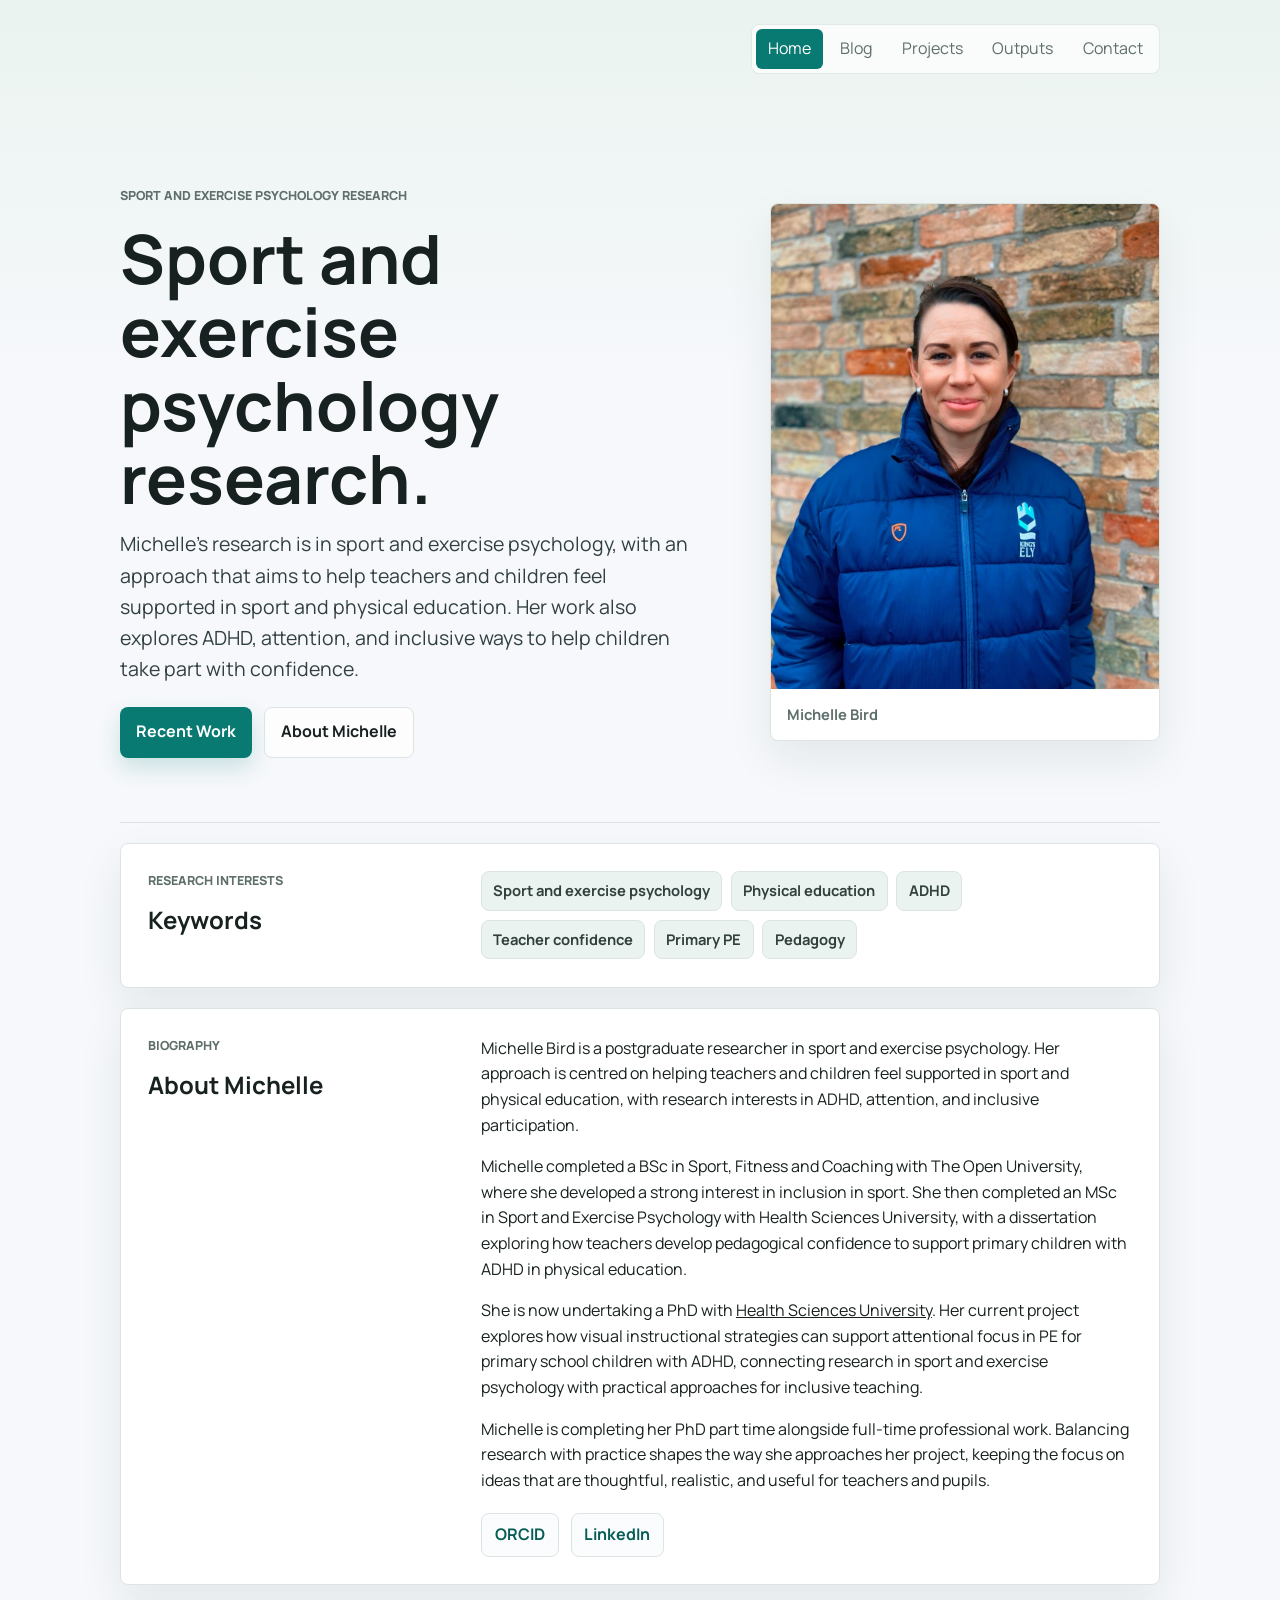
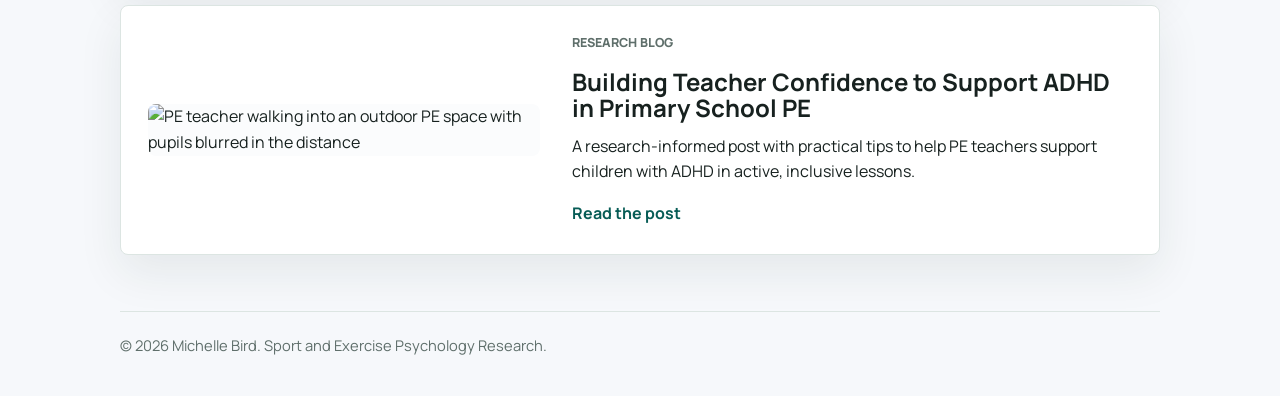
==== commit 66234d27: "Update primary school PE wording" ====
--- a/index.html
+++ b/index.html
@@ -62,11 +62,11 @@
           </div>
           <ul class="keyword-list" aria-label="Research interest keywords">
             <li>Sport and exercise psychology</li>
-            <li>Inclusive physical education</li>
-            <li>ADHD and attention</li>
-            <li>Visual instructional strategies</li>
-            <li>Teacher confidence and pedagogy</li>
+            <li>Physical education</li>
+            <li>ADHD</li>
+            <li>Teacher confidence</li>
             <li>Primary PE</li>
+            <li>Pedagogy</li>
           </ul>
         </section>
 
@@ -119,7 +119,7 @@
           />
           <div>
             <p class="section-label">Research blog</p>
-            <h2>Building Teacher Confidence to Support ADHD in Primary PE</h2>
+            <h2>Building Teacher Confidence to Support ADHD in Primary School PE</h2>
             <p>
               A research-informed post with practical tips to help PE teachers
               support children with ADHD in active, inclusive lessons.
@@ -130,7 +130,7 @@
       </main>
 
       <footer class="site-footer">
-        <p>&copy; <span id="year"></span> Michelle Bird. Physical Education Research.</p>
+        <p>&copy; <span id="year"></span> Michelle Bird. Sport and Exercise Psychology Research.</p>
       </footer>
     </div>
 
--- a/styles.css
+++ b/styles.css
@@ -291,6 +291,17 @@
   box-shadow: 0 12px 24px rgba(189, 75, 57, 0.2);
 }
 
+.button-red {
+  color: white;
+  background: var(--accent-warm);
+  box-shadow: 0 10px 22px rgba(189, 75, 57, 0.2);
+}
+
+.button-red:hover {
+  background: #9f3828;
+  box-shadow: 0 12px 24px rgba(159, 56, 40, 0.24);
+}
+
 .button-secondary {
   background: rgba(255, 255, 255, 0.76);
   border: 1px solid var(--line);
@@ -574,6 +585,11 @@
   font-weight: 700;
 }
 
+.article-affiliation {
+  margin-top: -0.4rem;
+  color: var(--muted);
+}
+
 .strategy-list,
 .reference-list {
   padding-left: 1.25rem;
@@ -586,6 +602,10 @@
 
 .reference-list {
   font-size: 0.9rem;
+}
+
+.reference-list a {
+  overflow-wrap: anywhere;
 }
 
 .back-link,
